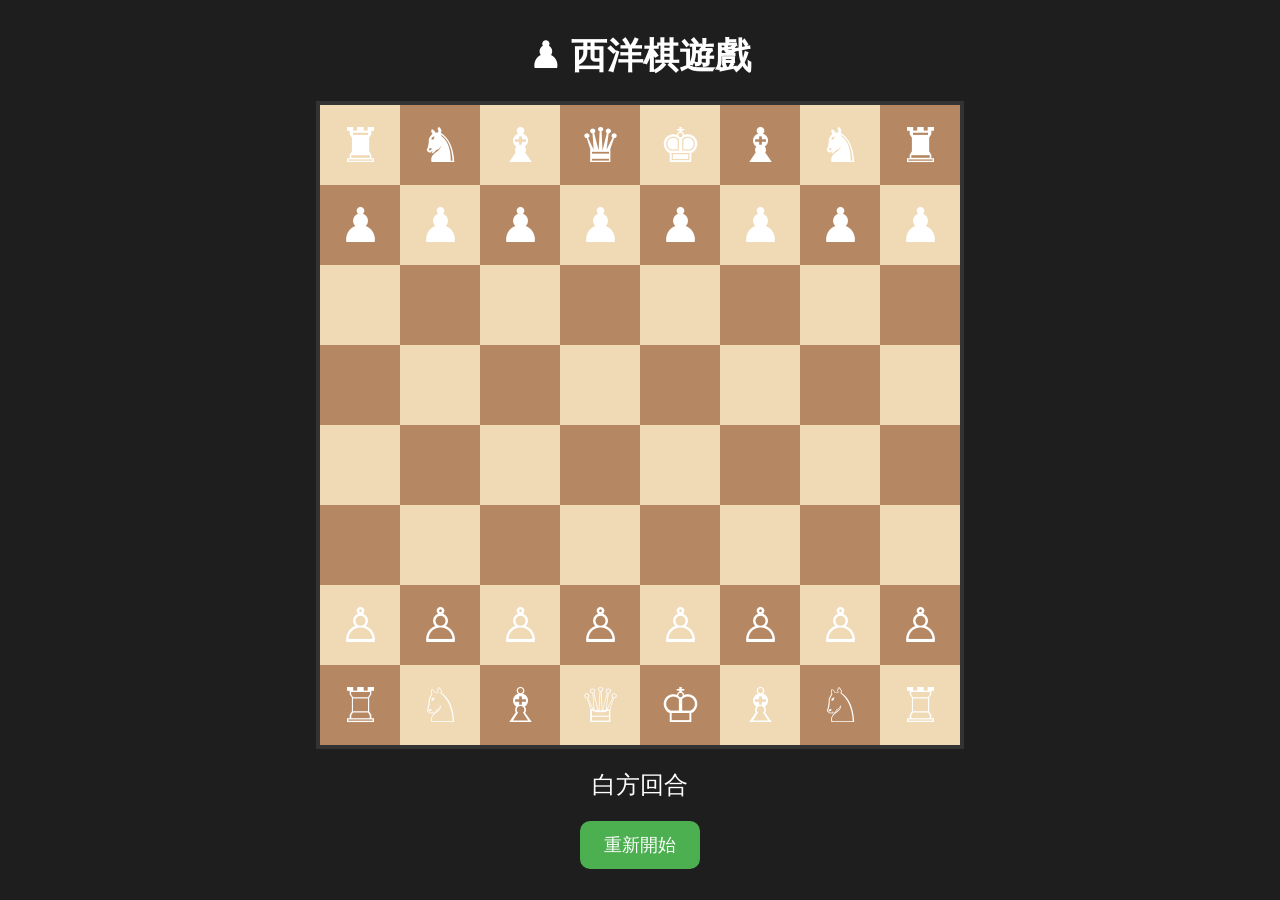
==== index.html @ b9cadd13 "Add files via upload" ====
<!DOCTYPE html>
<html lang="zh-Hant">
<head>
  <meta charset="UTF-8" />
  <meta name="viewport" content="width=device-width, initial-scale=1.0"/>
  <title>西洋棋遊戲</title>
  <link rel="stylesheet" href="style.css">
</head>
<body>
  <h1>♟ 西洋棋遊戲</h1>

  <div id="game"></div>

  <div id="status">白方回合</div>

  <button onclick="resetGame()">重新開始</button>

  <script src="script.js"></script>
</body>
</html>
---- style.css ----
* {
  box-sizing: border-box;
  margin: 0;
  padding: 0;
  font-family: Arial, sans-serif;
}

body {
  background: #1e1e1e;
  color: white;
  display: flex;
  justify-content: center;
  align-items: center;
  min-height: 100vh;
  flex-direction: column;
  gap: 20px;
}

h1 {
  font-size: 36px;
}

#game {
  display: grid;
  grid-template-columns: repeat(8, 80px);
  grid-template-rows: repeat(8, 80px);
  border: 4px solid #333;
}

.cell {
  width: 80px;
  height: 80px;
  display: flex;
  justify-content: center;
  align-items: center;
  font-size: 48px;
  cursor: pointer;
  user-select: none;
}

.white {
  background: #f0d9b5;
}

.black {
  background: #b58863;
}

.selected {
  outline: 4px solid yellow;
}

.move {
  box-shadow: inset 0 0 0 4px rgba(0,255,0,0.6);
}

#status {
  font-size: 24px;
}

button {
  padding: 12px 24px;
  border: none;
  border-radius: 10px;
  background: #4caf50;
  color: white;
  font-size: 18px;
  cursor: pointer;
}

button:hover {
  background: #43a047;
}
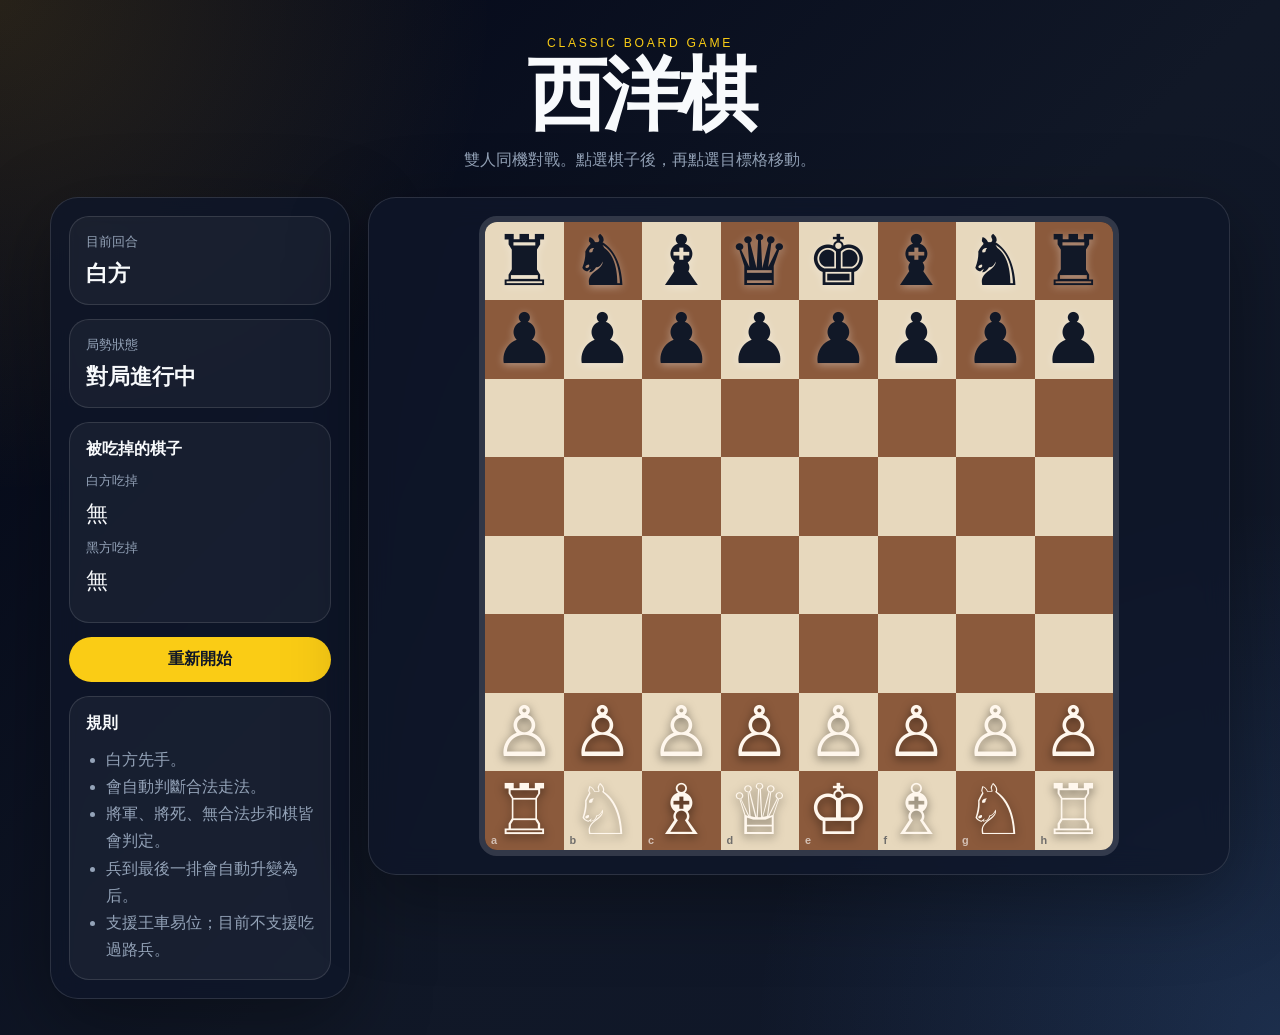
==== commit 5b5edcbb: "Add files via upload" ====
--- a/index.html
+++ b/index.html
@@ -2,19 +2,42 @@
 <html lang="zh-Hant">
 <head>
   <meta charset="UTF-8" />
-  <meta name="viewport" content="width=device-width, initial-scale=1.0"/>
-  <title>西洋棋遊戲</title>
-  <link rel="stylesheet" href="style.css">
+  <meta name="viewport" content="width=device-width, initial-scale=1.0" />
+  <title>Chess Game</title>
+  <link rel="stylesheet" href="style.css" />
 </head>
 <body>
-  <h1>♟ 西洋棋遊戲</h1>
+  <main class="app">
+    <header class="hero">
+      <p class="eyebrow">Classic Board Game</p>
+      <h1>西洋棋</h1>
+      <p class="subtitle">雙人同機對戰。點選棋子後，再點選目標格移動。</p>
+    </header>
 
-  <div id="game"></div>
-
-  <div id="status">白方回合</div>
-
-  <button onclick="resetGame()">重新開始</button>
-
+    <section class="layout">
+      <aside class="panel">
+        <div class="status-card"><span>目前回合</span><strong id="turnText">白方</strong></div>
+        <div class="status-card"><span>局勢狀態</span><strong id="statusText">遊戲開始</strong></div>
+        <div class="captured">
+          <h2>被吃掉的棋子</h2>
+          <div><span>白方吃掉</span><p id="capturedByWhite">無</p></div>
+          <div><span>黑方吃掉</span><p id="capturedByBlack">無</p></div>
+        </div>
+        <button id="resetBtn" class="primary-btn" type="button">重新開始</button>
+        <div class="rules">
+          <h2>規則</h2>
+          <ul>
+            <li>白方先手。</li>
+            <li>會自動判斷合法走法。</li>
+            <li>將軍、將死、無合法步和棋皆會判定。</li>
+            <li>兵到最後一排會自動升變為后。</li>
+            <li>支援王車易位；目前不支援吃過路兵。</li>
+          </ul>
+        </div>
+      </aside>
+      <section class="board-wrap"><div id="board" class="board" aria-label="西洋棋棋盤"></div></section>
+    </section>
+  </main>
   <script src="script.js"></script>
 </body>
 </html>
--- a/style.css
+++ b/style.css
@@ -1,73 +1 @@
-* {
-  box-sizing: border-box;
-  margin: 0;
-  padding: 0;
-  font-family: Arial, sans-serif;
-}
-
-body {
-  background: #1e1e1e;
-  color: white;
-  display: flex;
-  justify-content: center;
-  align-items: center;
-  min-height: 100vh;
-  flex-direction: column;
-  gap: 20px;
-}
-
-h1 {
-  font-size: 36px;
-}
-
-#game {
-  display: grid;
-  grid-template-columns: repeat(8, 80px);
-  grid-template-rows: repeat(8, 80px);
-  border: 4px solid #333;
-}
-
-.cell {
-  width: 80px;
-  height: 80px;
-  display: flex;
-  justify-content: center;
-  align-items: center;
-  font-size: 48px;
-  cursor: pointer;
-  user-select: none;
-}
-
-.white {
-  background: #f0d9b5;
-}
-
-.black {
-  background: #b58863;
-}
-
-.selected {
-  outline: 4px solid yellow;
-}
-
-.move {
-  box-shadow: inset 0 0 0 4px rgba(0,255,0,0.6);
-}
-
-#status {
-  font-size: 24px;
-}
-
-button {
-  padding: 12px 24px;
-  border: none;
-  border-radius: 10px;
-  background: #4caf50;
-  color: white;
-  font-size: 18px;
-  cursor: pointer;
-}
-
-button:hover {
-  background: #43a047;
-}
+*{box-sizing:border-box}:root{--bg:#0f172a;--panel:rgba(15,23,42,.78);--text:#f8fafc;--muted:#94a3b8;--line:rgba(255,255,255,.12);--light:#e7d8bd;--dark:#8b5a3c;--select:#fde047;--move:rgba(34,197,94,.55);--capture:rgba(239,68,68,.65)}body{margin:0;min-height:100vh;font-family:Arial,"Noto Sans TC",sans-serif;color:var(--text);background:radial-gradient(circle at top left,rgba(251,191,36,.15),transparent 30%),radial-gradient(circle at bottom right,rgba(96,165,250,.16),transparent 32%),linear-gradient(135deg,#020617,#111827 55%,#0f172a)}button{font:inherit}.app{width:min(1180px,94vw);margin:0 auto;padding:36px 0}.hero{text-align:center;margin-bottom:24px}.eyebrow{margin:0 0 8px;color:#facc15;letter-spacing:.22em;text-transform:uppercase;font-size:.76rem}h1{margin:0;font-size:clamp(2.4rem,7vw,5rem);letter-spacing:-.06em;line-height:.92}.subtitle{margin:14px auto 0;max-width:620px;color:var(--muted);line-height:1.7}.layout{display:grid;grid-template-columns:300px 1fr;gap:18px;align-items:start}.panel,.board-wrap{border:1px solid var(--line);border-radius:28px;background:var(--panel);box-shadow:0 24px 80px rgba(0,0,0,.35);backdrop-filter:blur(14px)}.panel{padding:18px;display:grid;gap:14px}.status-card,.captured,.rules{padding:16px;border:1px solid var(--line);border-radius:20px;background:rgba(255,255,255,.045)}.status-card span,.captured span{display:block;color:var(--muted);font-size:.84rem;margin-bottom:8px}.status-card strong{font-size:1.35rem}.captured h2,.rules h2{margin:0 0 12px;font-size:1rem}.captured p{min-height:28px;margin:0 0 10px;font-size:1.4rem;word-break:break-all}.rules ul{margin:0;padding-left:20px;color:var(--muted);line-height:1.7}.primary-btn{border:0;border-radius:999px;padding:12px 18px;color:#111827;background:#facc15;font-weight:900;cursor:pointer}.primary-btn:hover{opacity:.88}.board-wrap{display:grid;place-items:center;padding:18px}.board{width:min(78vw,640px);height:min(78vw,640px);display:grid;grid-template-columns:repeat(8,1fr);grid-template-rows:repeat(8,1fr);overflow:hidden;border:6px solid rgba(255,255,255,.15);border-radius:18px}.square{position:relative;display:grid;place-items:center;border:0;padding:0;cursor:pointer;font-size:clamp(2rem,7vw,4.4rem);line-height:1;user-select:none}.square.light{background:var(--light)}.square.dark{background:var(--dark)}.square.selected{outline:5px solid var(--select);outline-offset:-5px}.square.legal::after{content:"";width:24%;height:24%;border-radius:999px;background:var(--move);position:absolute}.square.capture::after{content:"";position:absolute;inset:8%;border:5px solid var(--capture);border-radius:999px}.square.last{box-shadow:inset 0 0 0 999px rgba(250,204,21,.18)}.piece.white{color:#fff7ed;text-shadow:0 3px 10px rgba(0,0,0,.55)}.piece.black{color:#111827;text-shadow:0 2px 8px rgba(255,255,255,.38)}.coord{position:absolute;left:6px;bottom:4px;color:rgba(15,23,42,.55);font-size:.68rem;font-weight:900}.dark .coord{color:rgba(255,255,255,.62)}@media(max-width:920px){.layout{grid-template-columns:1fr}.panel{order:2}.board{width:min(92vw,640px);height:min(92vw,640px)}}
